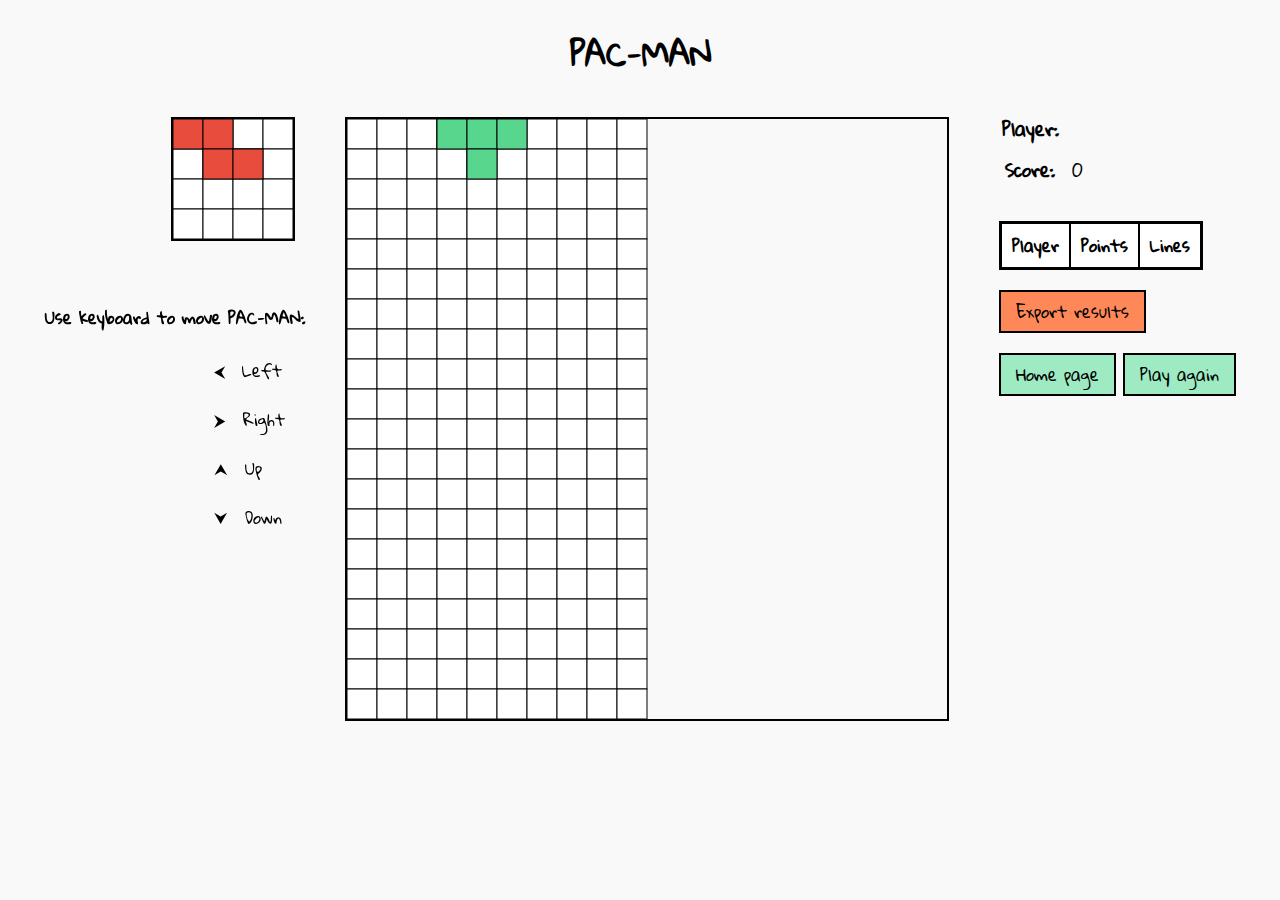
==== tetris.html @ 9cc3f806 "change to pacman" ====
<!DOCTYPE html>
<html lang="en">
<head>
    <meta charset="UTF-8">
    <title>PAC-MAN</title>
    <link rel="stylesheet" href="css/style.css">
</head>
<body>
    <h1 class="title">PAC-MAN</h1>
    <div class="container">
        <div class="left-menu">
            <canvas id="next_figure" class="field" width="120" height="120">
            </canvas>
            <h4>Use keyboard to move PAC-MAN:</h4>
            <div class="tips">
                <p>⮜ Left</p>
                <p>⮞ Right</p>
                <p>⮝ Up</p>
                <p>⮟ Down</p>
            </div>
        </div>
        <canvas id="main_field" class="field" width="600" height="600">
        </canvas>

        <div class="right-menu">
            <table class="game-info">
                <tr><th>Player:</th><td id="player"></td></tr>
                <tr><th>Score:</th><td id="score">0</td></tr>
            </table>
            <table id="scores">
                <thead>
                <tr>
                    <th>Player</th>
                    <th>Points</th>
                    <th>Lines</th>
                </tr>
                </thead>
                <tbody></tbody>
            </table>
            <button id="export" onclick="exportRecords()">Export results</button>
            <div class="reference">
                <button onclick="toHomePage()">Home page</button>
                <button onclick="location.reload()">Play again</button>
            </div>
        </div>
    </div>
    <script src="js/figures.js"></script>
    <script src="js/score.js"></script>
    <script src="js/tetris.js"></script>
    <script type="text/javascript">
        function exportRecords() {
            let file = new Blob([localStorage.getItem("records")], {type: "application/json"});
            let a = document.createElement("a");
            let url = URL.createObjectURL(file);
            a.href = url;
            a.download = "records_table.json";
            document.body.appendChild(a);
            a.click();
            document.body.removeChild(a);
            URL.revokeObjectURL(url);
        }

        function toHomePage() {
            window.location.href = "index.html";
        }
    </script>
</body>
</html>
---- css/style.css ----
@import url('https://fonts.googleapis.com/css?family=Gloria+Hallelujah');

.container {
    display: flex;
    justify-content: center;
    align-items: flex-start;
}

body {
    font-family: 'Gloria Hallelujah', cursive;
    background-color: #f9f9f9;
}

canvas {
    border: 2px solid;
    margin: 10px;
}

button {
    font-family: inherit;
    border: 2px solid;
    background-color: #ff8858;
    padding: 3px 15px 3px 15px;
    font-size: 12pt;
}

button:hover {
    background-color: #ff7146;
    box-shadow: 3px 3px 5px 1px rgba(0,0,0,0.2);
}

.reference button {
    margin-top: 20px;
    background-color: #9deac3;
}

.reference button:hover {
    background-color: #48ec8d;
}

.left-menu {
    display: flex;
    flex-direction: column;
    align-items: flex-end;
    padding-right: 30px;
}

.right-menu {
    display: flex;
    flex-direction: column;
    align-items: flex-start;
    padding-left: 40px;
}

.game-info th, .game-info td{
    font-size: large;
    padding-right: 10px;
}

.tips p {
    margin-top: 10px;
    padding-right: 20px;
    word-spacing: 10px;
}

.left-menu h4 {
    margin: 50px 0 10px 0;
}

#scores {
    margin: 30px 0 20px 0;
    border: 3px solid;
    border-collapse: collapse;
}

#scores th, #scores td {
    border: 2px solid;
    background-color: white;
    padding: 5px 10px;
    margin: 0;
    text-align: center;
}

.welcome-container {
    height: 80%;
    display:flex;
}

.welcome {
    margin: auto;
}

.welcome form {
    text-align: center;
}

.welcome input {
    width: 200px;
    margin: 20px;
    border: 2px solid;
    padding: 5px 10px;
    font-family: inherit;
    font-size: 14pt;
    color: #333;
}

.welcome input:focus {
    border: 3px solid;
    box-shadow: 3px 3px 5px 1px rgba(0,0,0,0.2);
}

.welcome p {
    margin: 0;
    font-size: 16pt;
}

.title {
    font-size: xx-large;
    text-align: center;
}
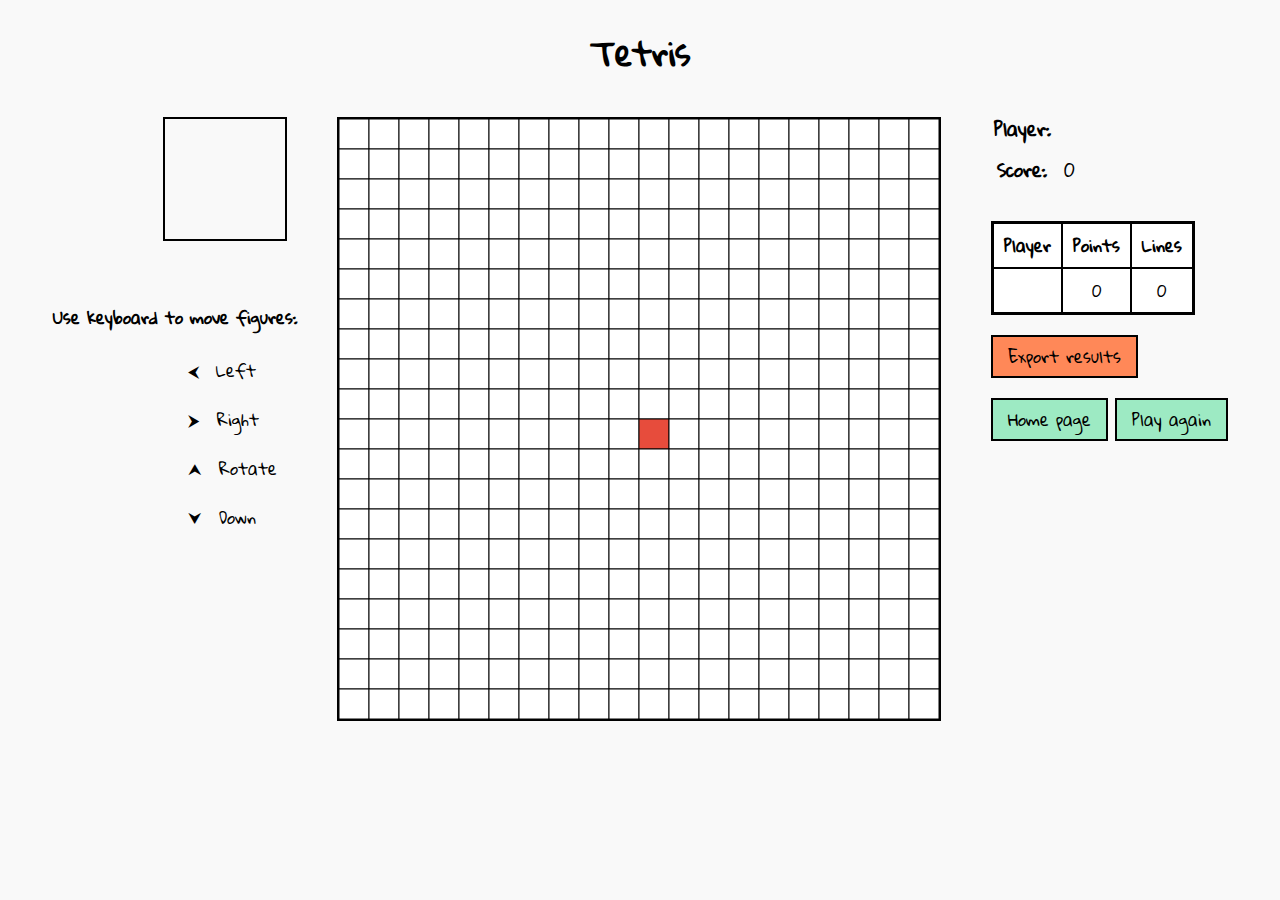
==== commit 3e339894: "one figure moves right" ====
--- a/tetris.html
+++ b/tetris.html
@@ -2,20 +2,20 @@
 <html lang="en">
 <head>
     <meta charset="UTF-8">
-    <title>PAC-MAN</title>
+    <title>Tetris</title>
     <link rel="stylesheet" href="css/style.css">
 </head>
 <body>
-    <h1 class="title">PAC-MAN</h1>
+    <h1 class="title">Tetris</h1>
     <div class="container">
         <div class="left-menu">
             <canvas id="next_figure" class="field" width="120" height="120">
             </canvas>
-            <h4>Use keyboard to move PAC-MAN:</h4>
+            <h4>Use keyboard to move figures:</h4>
             <div class="tips">
                 <p>⮜ Left</p>
                 <p>⮞ Right</p>
-                <p>⮝ Up</p>
+                <p>⮝ Rotate</p>
                 <p>⮟ Down</p>
             </div>
         </div>
@@ -59,7 +59,7 @@
             document.body.removeChild(a);
             URL.revokeObjectURL(url);
         }
-
+        
         function toHomePage() {
             window.location.href = "index.html";
         }
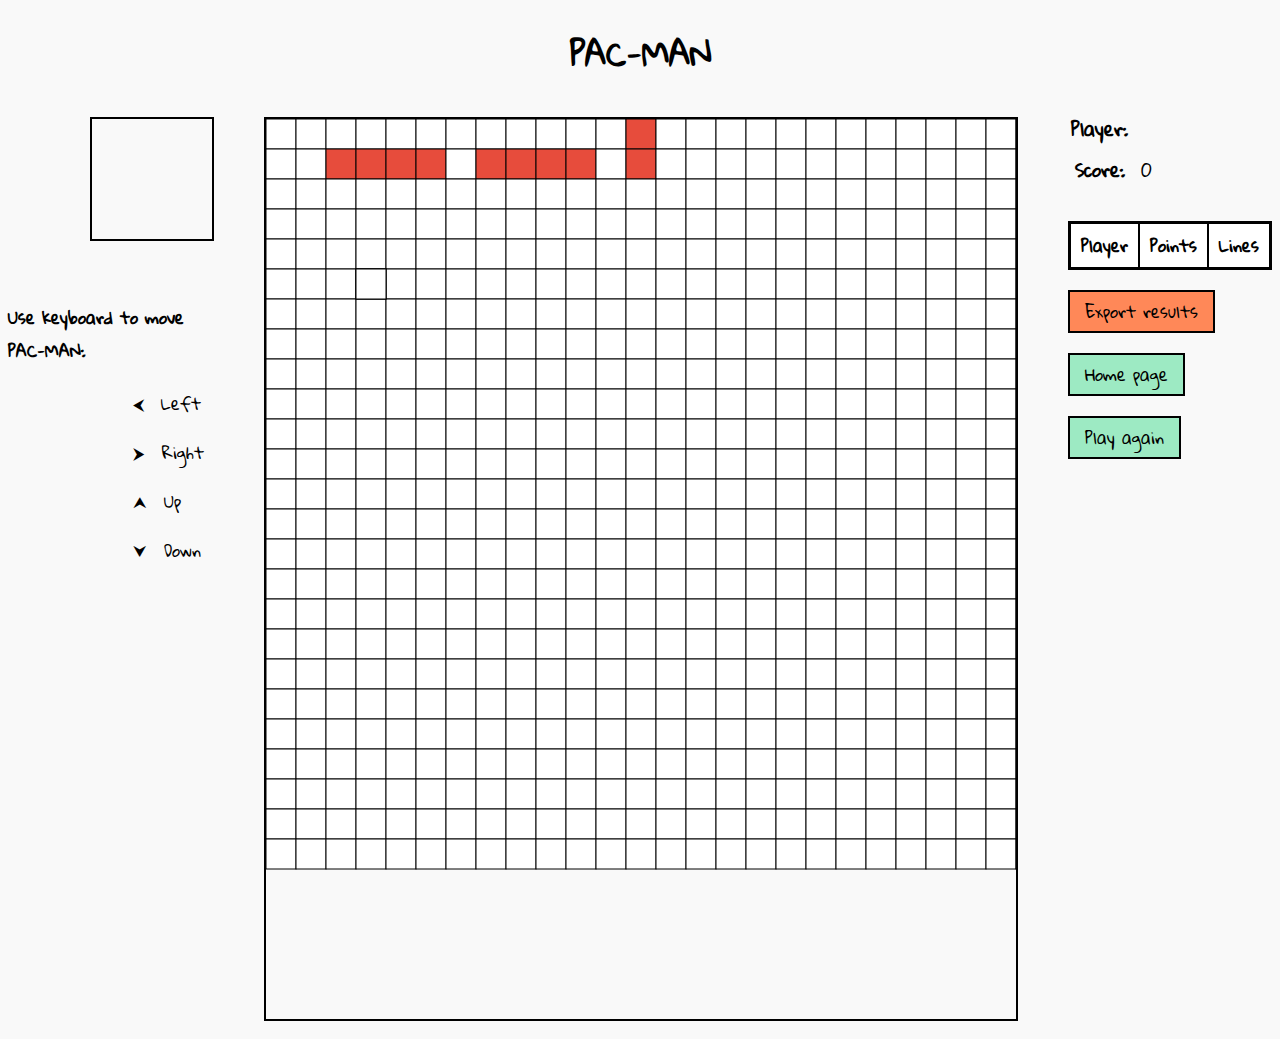
==== commit be267fd8: "Code" ====
--- a/tetris.html
+++ b/tetris.html
@@ -2,24 +2,24 @@
 <html lang="en">
 <head>
     <meta charset="UTF-8">
-    <title>Tetris</title>
+    <title>PAC-MAN</title>
     <link rel="stylesheet" href="css/style.css">
 </head>
 <body>
-    <h1 class="title">Tetris</h1>
+    <h1 class="title">PAC-MAN</h1>
     <div class="container">
         <div class="left-menu">
             <canvas id="next_figure" class="field" width="120" height="120">
             </canvas>
-            <h4>Use keyboard to move figures:</h4>
+            <h4>Use keyboard to move PAC-MAN:</h4>
             <div class="tips">
                 <p>⮜ Left</p>
                 <p>⮞ Right</p>
-                <p>⮝ Rotate</p>
+                <p>⮝ Up</p>
                 <p>⮟ Down</p>
             </div>
         </div>
-        <canvas id="main_field" class="field" width="600" height="600">
+        <canvas id="main_field" class="field" width="750" height="900">
         </canvas>
 
         <div class="right-menu">
@@ -59,7 +59,7 @@
             document.body.removeChild(a);
             URL.revokeObjectURL(url);
         }
-        
+
         function toHomePage() {
             window.location.href = "index.html";
         }
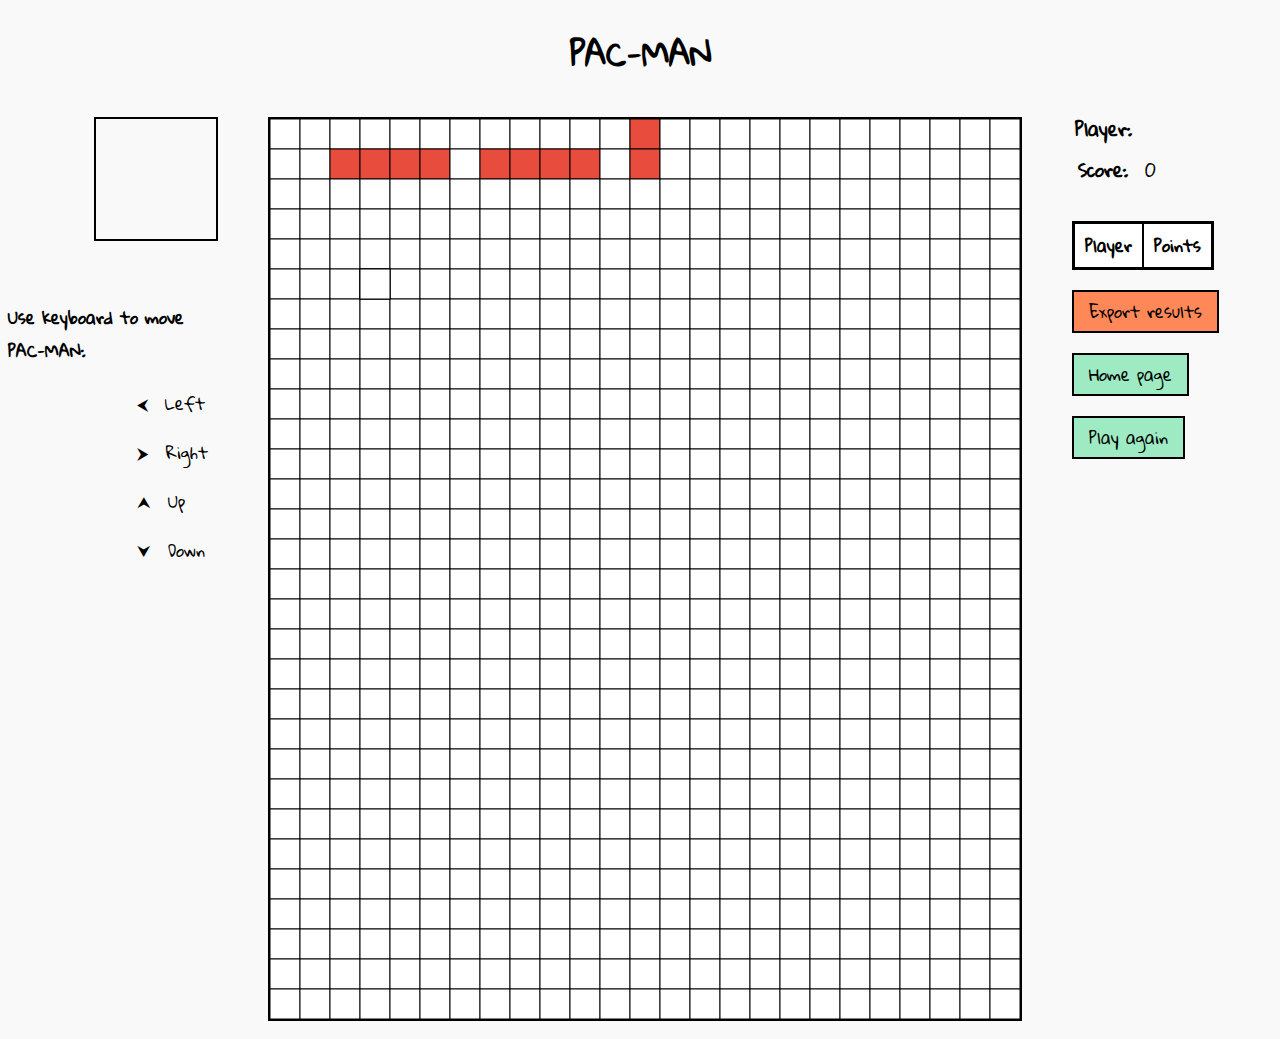
==== commit 96d334b3: "smth" ====
--- a/tetris.html
+++ b/tetris.html
@@ -32,7 +32,6 @@
                 <tr>
                     <th>Player</th>
                     <th>Points</th>
-                    <th>Lines</th>
                 </tr>
                 </thead>
                 <tbody></tbody>
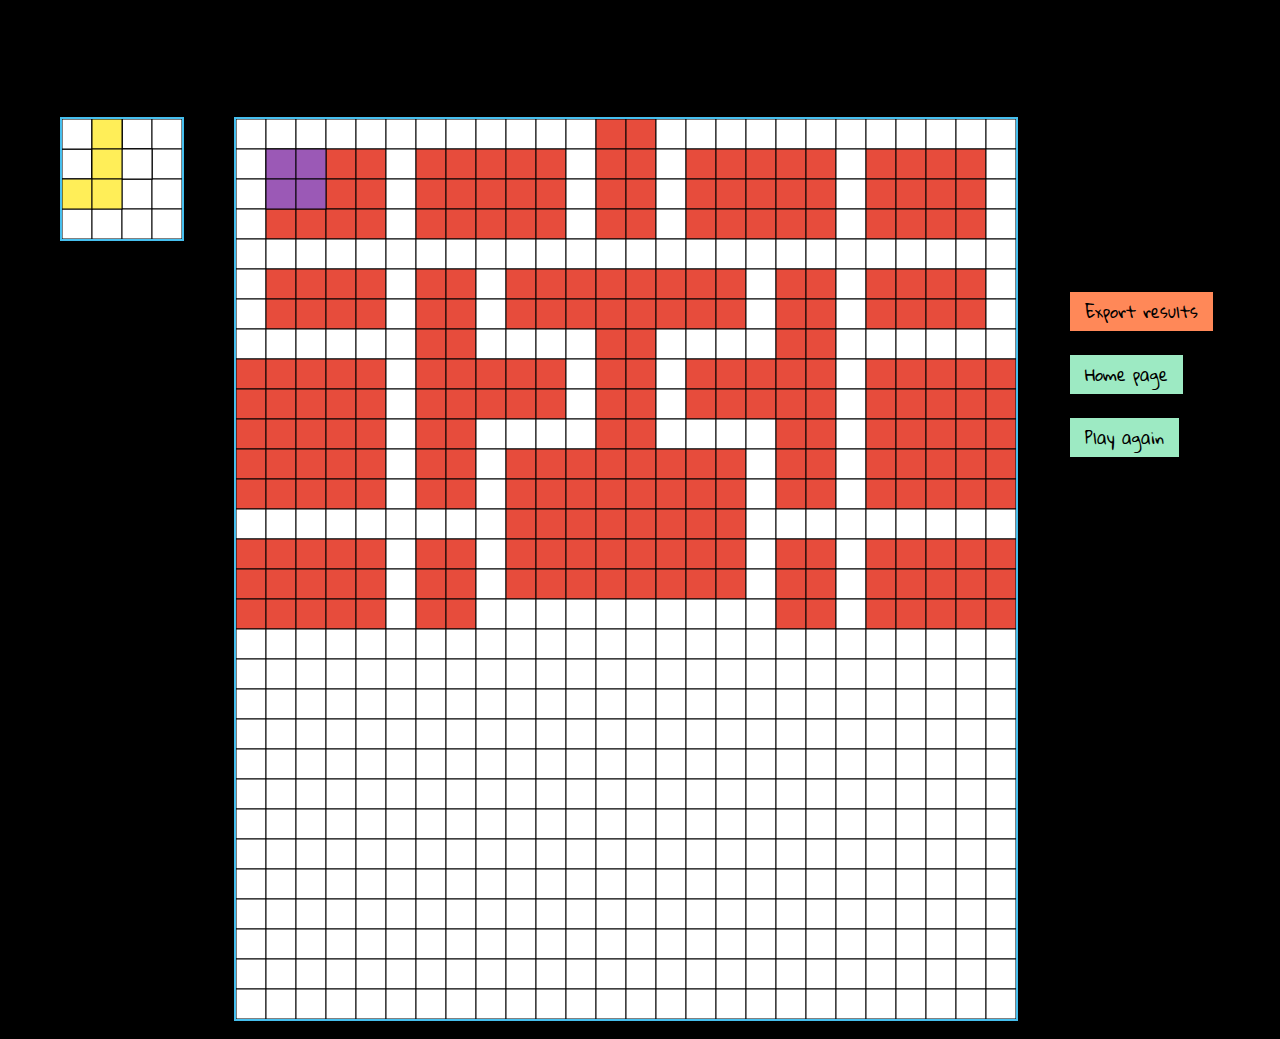
==== commit 0735c9cd: "map" ====
--- a/tetris.html
+++ b/tetris.html
@@ -2,24 +2,24 @@
 <html lang="en">
 <head>
     <meta charset="UTF-8">
-    <title>PAC-MAN</title>
+    <title>Tetris</title>
     <link rel="stylesheet" href="css/style.css">
 </head>
 <body>
-    <h1 class="title">PAC-MAN</h1>
+    <h1 class="title">Tetris</h1>
     <div class="container">
         <div class="left-menu">
             <canvas id="next_figure" class="field" width="120" height="120">
             </canvas>
-            <h4>Use keyboard to move PAC-MAN:</h4>
+            <h4>Use keyboard to move figures:</h4>
             <div class="tips">
                 <p>⮜ Left</p>
                 <p>⮞ Right</p>
-                <p>⮝ Up</p>
+                <p>⮝ Rotate</p>
                 <p>⮟ Down</p>
             </div>
         </div>
-        <canvas id="main_field" class="field" width="750" height="900">
+        <canvas id="main_field" class="field" width="780" height="900">
         </canvas>
 
         <div class="right-menu">
@@ -32,6 +32,7 @@
                 <tr>
                     <th>Player</th>
                     <th>Points</th>
+                    <th>Lines</th>
                 </tr>
                 </thead>
                 <tbody></tbody>
@@ -58,7 +59,7 @@
             document.body.removeChild(a);
             URL.revokeObjectURL(url);
         }
-
+        
         function toHomePage() {
             window.location.href = "index.html";
         }
--- a/css/style.css
+++ b/css/style.css
@@ -8,11 +8,11 @@
 
 body {
     font-family: 'Gloria Hallelujah', cursive;
-    background-color: #f9f9f9;
+    background-color: #000000;
 }
 
 canvas {
-    border: 2px solid;
+    border: 2px solid #46bfee;
     margin: 10px;
 }
 
@@ -75,7 +75,7 @@
 
 #scores th, #scores td {
     border: 2px solid;
-    background-color: white;
+    background-color: #000000;
     padding: 5px 10px;
     margin: 0;
     text-align: center;
@@ -117,4 +117,4 @@
 .title {
     font-size: xx-large;
     text-align: center;
-}+}
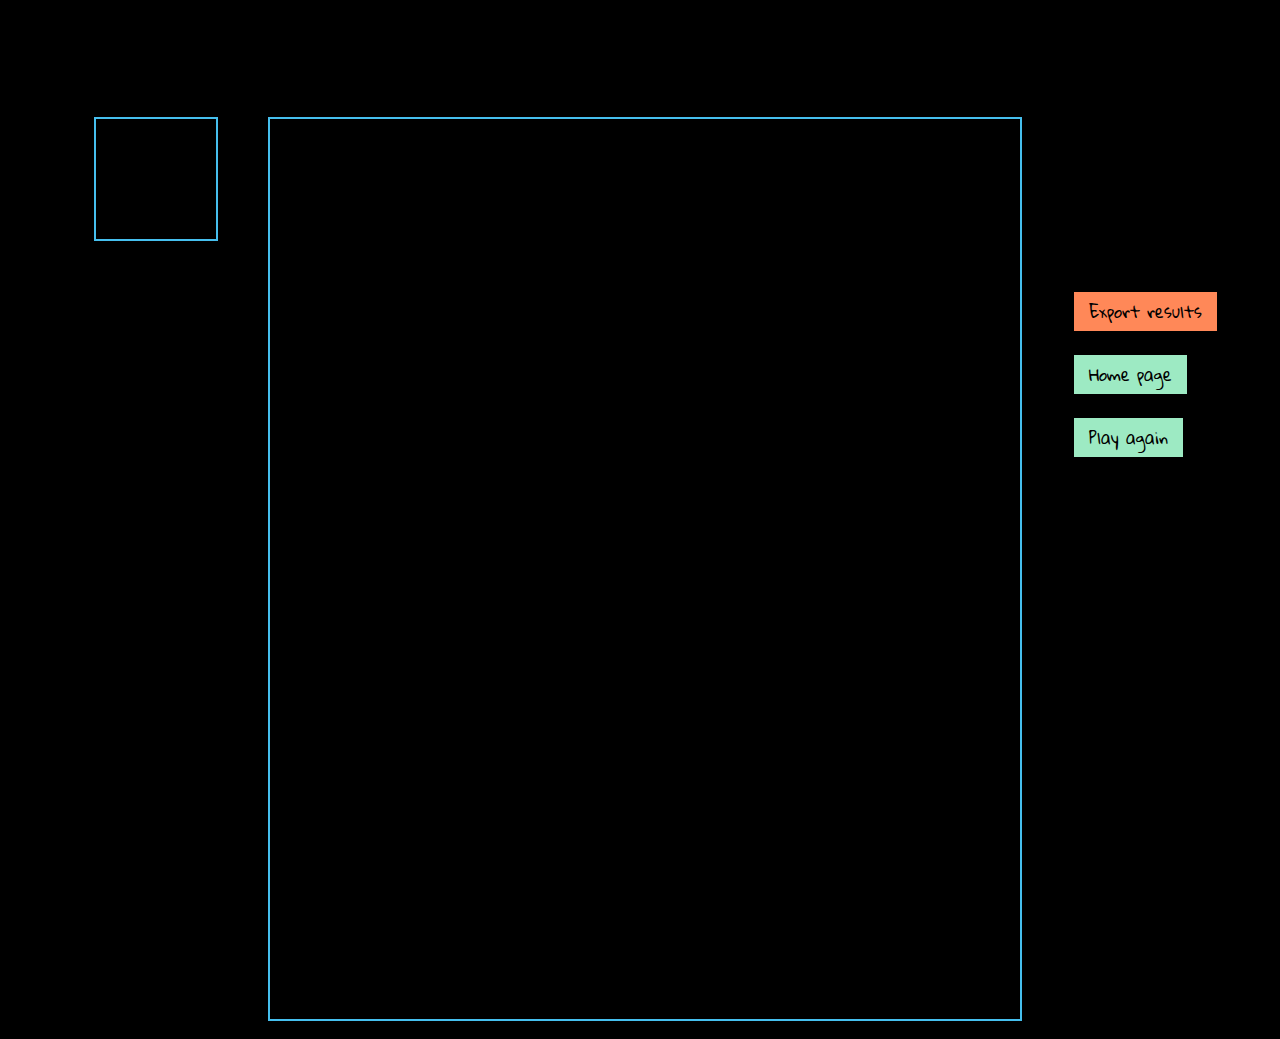
==== commit ae5b737b: "ghosts?" ====
--- a/tetris.html
+++ b/tetris.html
@@ -2,24 +2,24 @@
 <html lang="en">
 <head>
     <meta charset="UTF-8">
-    <title>Tetris</title>
+    <title>PAC-MAN</title>
     <link rel="stylesheet" href="css/style.css">
 </head>
 <body>
-    <h1 class="title">Tetris</h1>
+    <h1 class="title">PAC-MAN</h1>
     <div class="container">
         <div class="left-menu">
             <canvas id="next_figure" class="field" width="120" height="120">
             </canvas>
-            <h4>Use keyboard to move figures:</h4>
+            <h4>Use keyboard to move PAC-MAN:</h4>
             <div class="tips">
                 <p>⮜ Left</p>
                 <p>⮞ Right</p>
-                <p>⮝ Rotate</p>
+                <p>⮝ Up</p>
                 <p>⮟ Down</p>
             </div>
         </div>
-        <canvas id="main_field" class="field" width="780" height="900">
+        <canvas id="main_field" class="field" width="750" height="900">
         </canvas>
 
         <div class="right-menu">
@@ -32,7 +32,6 @@
                 <tr>
                     <th>Player</th>
                     <th>Points</th>
-                    <th>Lines</th>
                 </tr>
                 </thead>
                 <tbody></tbody>
@@ -59,7 +58,6 @@
             document.body.removeChild(a);
             URL.revokeObjectURL(url);
         }
-        
         function toHomePage() {
             window.location.href = "index.html";
         }
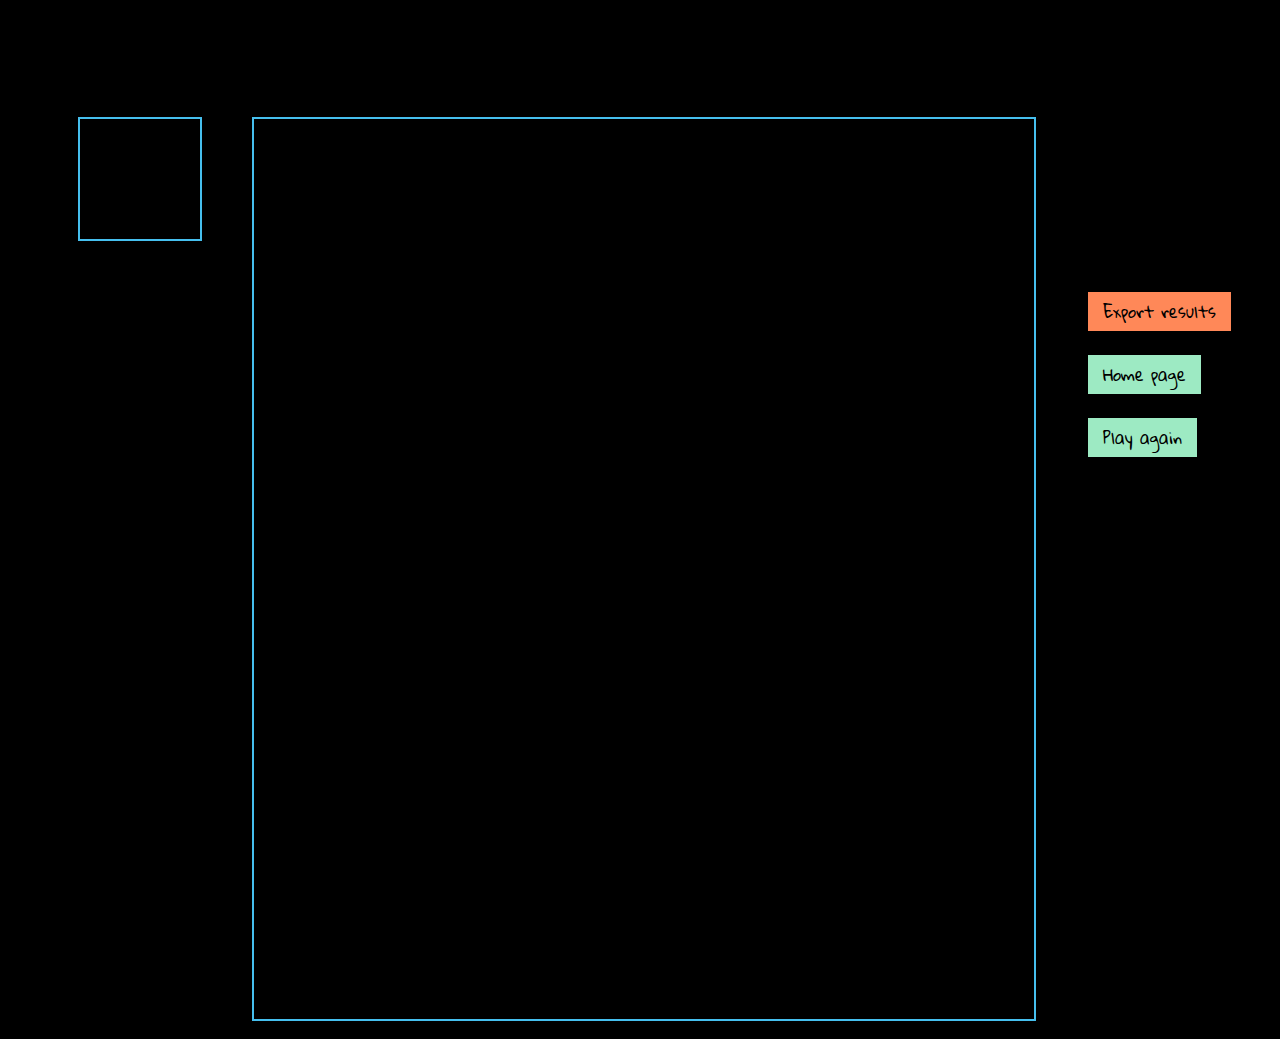
==== commit 966d3bd0: "hen/map" ====
--- a/tetris.html
+++ b/tetris.html
@@ -19,7 +19,7 @@
                 <p>⮟ Down</p>
             </div>
         </div>
-        <canvas id="main_field" class="field" width="750" height="900">
+        <canvas id="main_field" class="field" width="780" height="900">
         </canvas>
 
         <div class="right-menu">
@@ -58,6 +58,7 @@
             document.body.removeChild(a);
             URL.revokeObjectURL(url);
         }
+
         function toHomePage() {
             window.location.href = "index.html";
         }
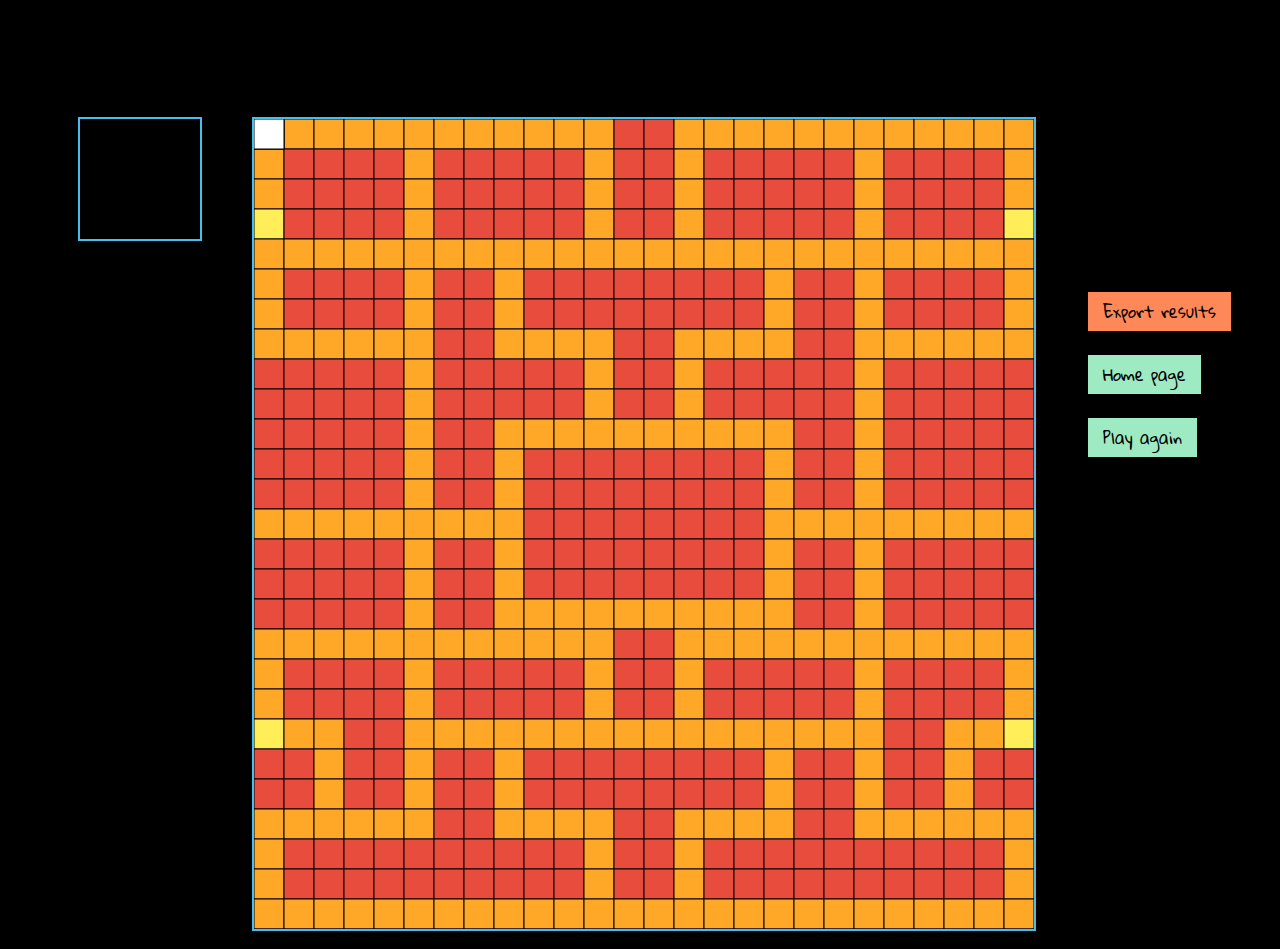
==== commit 2a842ca7: "powerups" ====
--- a/tetris.html
+++ b/tetris.html
@@ -19,7 +19,7 @@
                 <p>⮟ Down</p>
             </div>
         </div>
-        <canvas id="main_field" class="field" width="780" height="900">
+        <canvas id="main_field" class="field" width="780" height="810">
         </canvas>
 
         <div class="right-menu">
